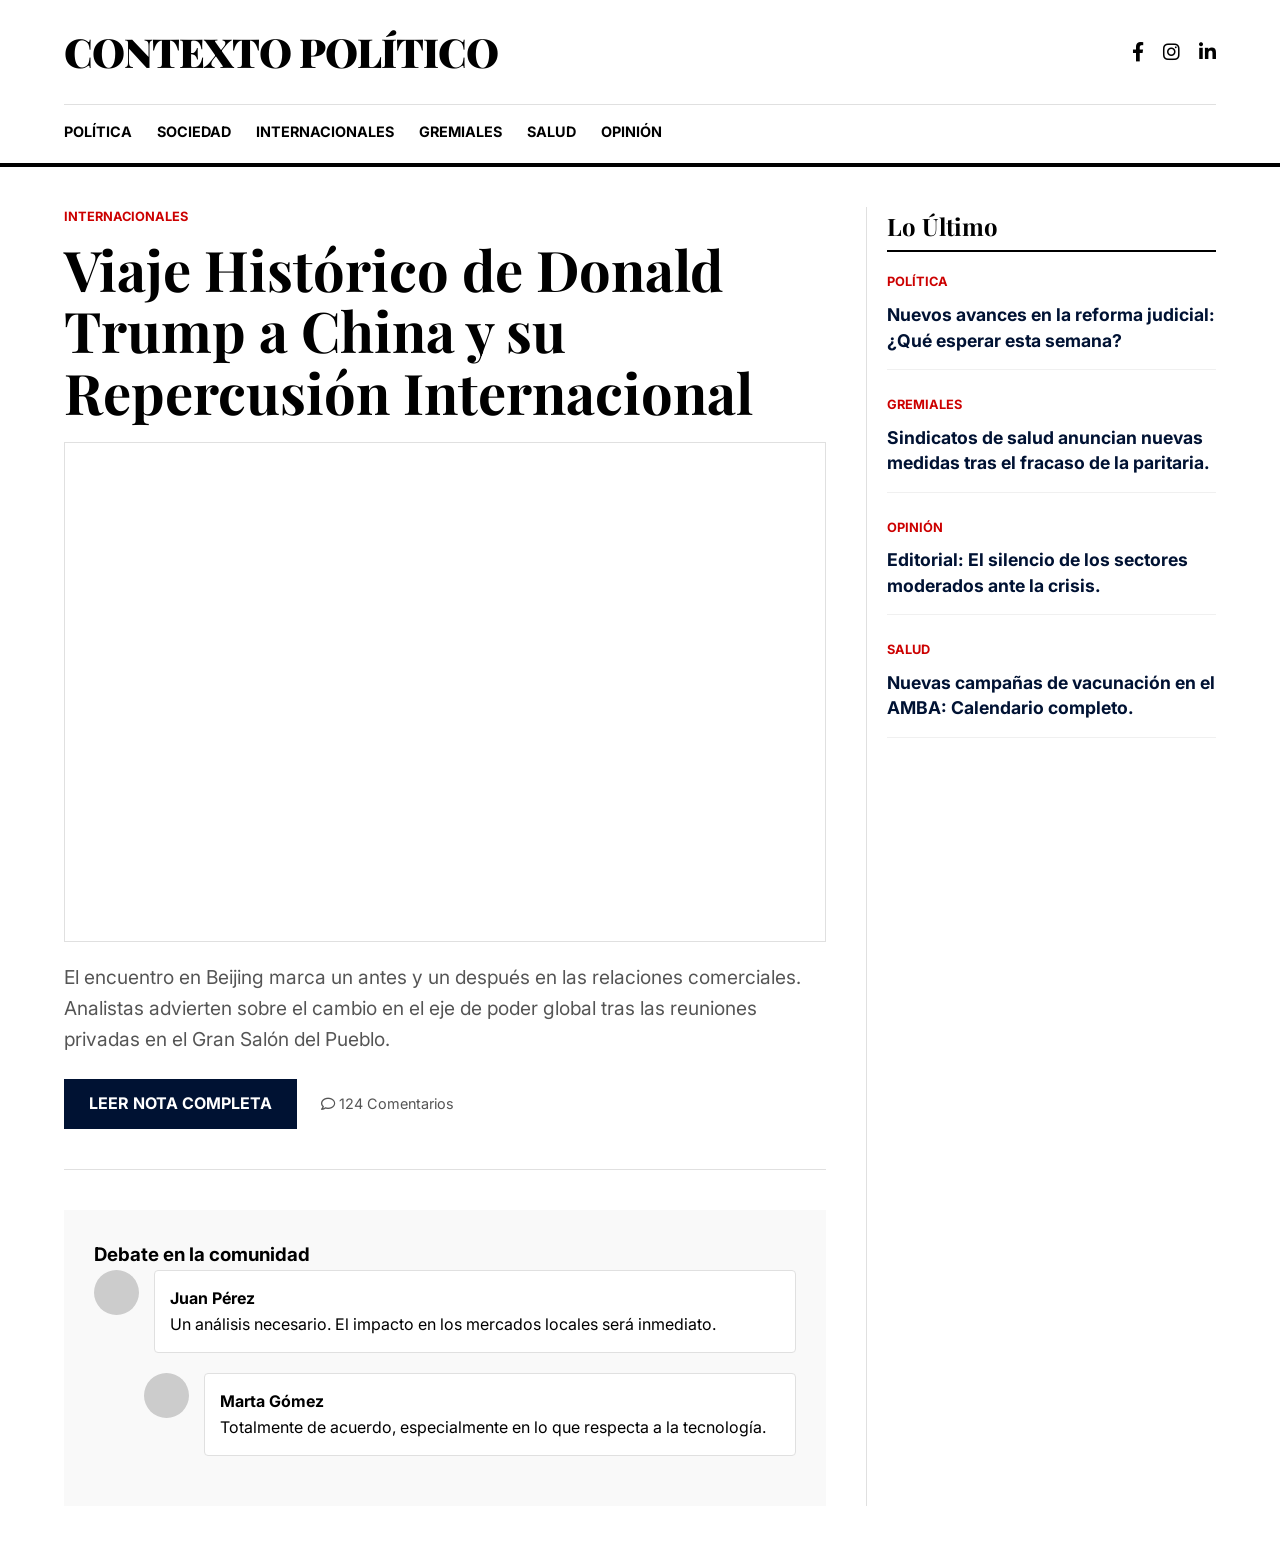
==== index.html @ d4408f85 "Add files via upload news" ====
<!DOCTYPE html>
<html lang="es">
<head>
    <meta charset="UTF-8">
    <meta name="viewport" content="width=device-width, initial-scale=1.0">
    <title>Contexto Político | Periodismo de Alta Gama</title>
    <link href="https://fonts.googleapis.com/css2?family=Playfair+Display:wght@700;900&family=Inter:wght@400;700&display=swap" rel="stylesheet">
    <link rel="stylesheet" href="https://cdnjs.cloudflare.com/ajax/libs/font-awesome/6.0.0/css/all.min.css">
    <style>
        :root {
            --blanco: #ffffff;
            --negro: #000000;
            --azul-marino: #001233;
            --rojo-alerta: #cc0000;
            --gris-linea: #e0e0e0;
            --gris-texto: #555555;
        }

        * {
            box-sizing: border-box;
            margin: 0;
            padding: 0;
        }

        body {
            font-family: 'Inter', sans-serif;
            background-color: var(--blanco);
            color: var(--negro);
            line-height: 1.6;
        }

        /* --- HEADER --- */
        header {
            border-bottom: 4px solid var(--negro);
            padding: 20px 5%;
        }

        .top-bar {
            display: flex;
            justify-content: space-between;
            align-items: center;
            margin-bottom: 20px;
        }

        .logo {
            font-family: 'Playfair Display', serif;
            font-size: 2.5rem;
            font-weight: 900;
            text-transform: uppercase;
            letter-spacing: -1px;
        }

        .social-icons a {
            color: var(--negro);
            margin-left: 15px;
            font-size: 1.2rem;
            text-decoration: none;
            transition: color 0.3s;
        }

        .social-icons a:hover { color: var(--rojo-alerta); }

        nav {
            display: flex;
            gap: 25px;
            border-top: 1px solid var(--gris-linea);
            padding-top: 15px;
        }

        nav a {
            text-decoration: none;
            color: var(--negro);
            font-weight: 700;
            font-size: 0.9rem;
            text-transform: uppercase;
        }

        nav a:hover { color: var(--rojo-alerta); }

        /* --- LAYOUT --- */
        .container {
            display: grid;
            grid-template-columns: 1fr 350px;
            gap: 40px;
            max-width: 1400px;
            margin: 40px auto;
            padding: 0 5%;
        }

        /* --- NOTA CENTRAL --- */
        .hero-section {
            border-bottom: 1px solid var(--gris-linea);
            padding-bottom: 40px;
        }

        .category-tag {
            color: var(--rojo-alerta);
            font-weight: 700;
            text-transform: uppercase;
            font-size: 0.8rem;
            margin-bottom: 10px;
            display: block;
        }

        .hero-title {
            font-family: 'Playfair Display', serif;
            font-size: 3.5rem;
            line-height: 1.1;
            margin-bottom: 20px;
        }

        .hero-image {
            width: 100%;
            height: 500px;
            background: url('https://images.unsplash.com/photo-1520990058223-9366e6c8676d?q=80&w=2070&auto=format&fit=crop') center/cover;
            margin-bottom: 20px;
            border: 1px solid var(--gris-linea);
        }

        .hero-excerpt {
            font-size: 1.2rem;
            color: var(--gris-texto);
            margin-bottom: 25px;
        }

        .cta-button {
            background-color: var(--azul-marino);
            color: white;
            padding: 12px 25px;
            text-decoration: none;
            font-weight: 700;
            display: inline-block;
            transition: opacity 0.3s;
        }

        .cta-button:hover { opacity: 0.9; }

        .comment-count {
            margin-left: 20px;
            color: var(--gris-texto);
            font-size: 0.9rem;
        }

        /* --- COLUMNA DERECHA --- */
        .sidebar {
            border-left: 1px solid var(--gris-linea);
            padding-left: 20px;
        }

        .sidebar-title {
            font-family: 'Playfair Display', serif;
            border-bottom: 2px solid var(--negro);
            margin-bottom: 20px;
            padding-bottom: 5px;
        }

        .sidebar-item {
            margin-bottom: 25px;
            padding-bottom: 15px;
            border-bottom: 1px solid #f0f0f0;
        }

        .sidebar-item a {
            color: var(--azul-marino);
            font-weight: 700;
            text-decoration: none;
            font-size: 1.1rem;
            line-height: 1.3;
        }

        .sidebar-item a:hover { text-decoration: underline; }

        /* --- COMENTARIOS --- */
        .comments-section {
            margin-top: 40px;
            background: #f9f9f9;
            padding: 30px;
        }

        .comment-item {
            display: flex;
            gap: 15px;
            margin-bottom: 20px;
        }

        .avatar {
            width: 45px;
            height: 45px;
            border-radius: 50%;
            background: #ccc;
        }

        .comment-body {
            background: white;
            padding: 15px;
            border-radius: 4px;
            border: 1px solid var(--gris-linea);
            flex: 1;
        }

        @media (max-width: 1024px) {
            .container { grid-template-columns: 1fr; }
            .sidebar { border-left: none; padding-left: 0; }
        }
    </style>
</head>
<body>

<header>
    <div class="top-bar">
        <div class="logo">Contexto Político</div>
        <div class="social-icons">
            <a href="#"><i class="fab fa-x-twitter"></i></a>
            <a href="#"><i class="fab fa-facebook-f"></i></a>
            <a href="#"><i class="fab fa-instagram"></i></a>
            <a href="#"><i class="fab fa-linkedin-in"></i></a>
        </div>
    </div>
    <nav>
        <a href="#">Política</a>
        <a href="#">Sociedad</a>
        <a href="#">Internacionales</a>
        <a href="#">Gremiales</a>
        <a href="#">Salud</a>
        <a href="#">Opinión</a>
    </nav>
</header>

<div class="container">
    <!-- NOTA PRINCIPAL -->
    <main>
        <article class="hero-section">
            <span class="category-tag">Internacionales</span>
            <h1 class="hero-title">Viaje Histórico de Donald Trump a China y su Repercusión Internacional</h1>
            <div class="hero-image"></div>
            <p class="hero-excerpt">
                El encuentro en Beijing marca un antes y un después en las relaciones comerciales. Analistas advierten sobre el cambio en el eje de poder global tras las reuniones privadas en el Gran Salón del Pueblo.
            </p>
            <a href="https://noticias-externas.com/trump-china" class="cta-button" target="_blank">LEER NOTA COMPLETA</a>
            <span class="comment-count"><i class="far fa-comment"></i> 124 Comentarios</span>
        </article>

        <!-- SECCIÓN DE COMENTARIOS MOCKUP -->
        <section class="comments-section">
            <h3>Debate en la comunidad</h3>
            <div class="comment-item">
                <div class="avatar" style="background-image: url('https://i.pravatar.cc/100?u=1'); background-size: cover;"></div>
                <div class="comment-body">
                    <strong>Juan Pérez</strong>
                    <p>Un análisis necesario. El impacto en los mercados locales será inmediato.</p>
                </div>
            </div>
            <div class="comment-item" style="margin-left: 50px;">
                <div class="avatar" style="background-image: url('https://i.pravatar.cc/100?u=2'); background-size: cover;"></div>
                <div class="comment-body">
                    <strong>Marta Gómez</strong>
                    <p>Totalmente de acuerdo, especialmente en lo que respecta a la tecnología.</p>
                </div>
            </div>
        </section>
    </main>

    <!-- COLUMNA DERECHA -->
    <aside class="sidebar">
        <h2 class="sidebar-title">Lo Último</h2>
        
        <div class="sidebar-item">
            <span class="category-tag">Política</span>
            <a href="https://otra-pagina.com/reforma" target="_blank">Nuevos avances en la reforma judicial: ¿Qué esperar esta semana?</a>
        </div>

        <div class="sidebar-item">
            <span class="category-tag">Gremiales</span>
            <a href="https://otra-pagina.com/paritarias" target="_blank">Sindicatos de salud anuncian nuevas medidas tras el fracaso de la paritaria.</a>
        </div>

        <div class="sidebar-item">
            <span class="category-tag">Opinión</span>
            <a href="https://otra-pagina.com/editorial" target="_blank">Editorial: El silencio de los sectores moderados ante la crisis.</a>
        </div>

        <div class="sidebar-item">
            <span class="category-tag">Salud</span>
            <a href="https://otra-pagina.com/vacunas" target="_blank">Nuevas campañas de vacunación en el AMBA: Calendario completo.</a>
        </div>
    </aside>
</div>

</body>
</html>
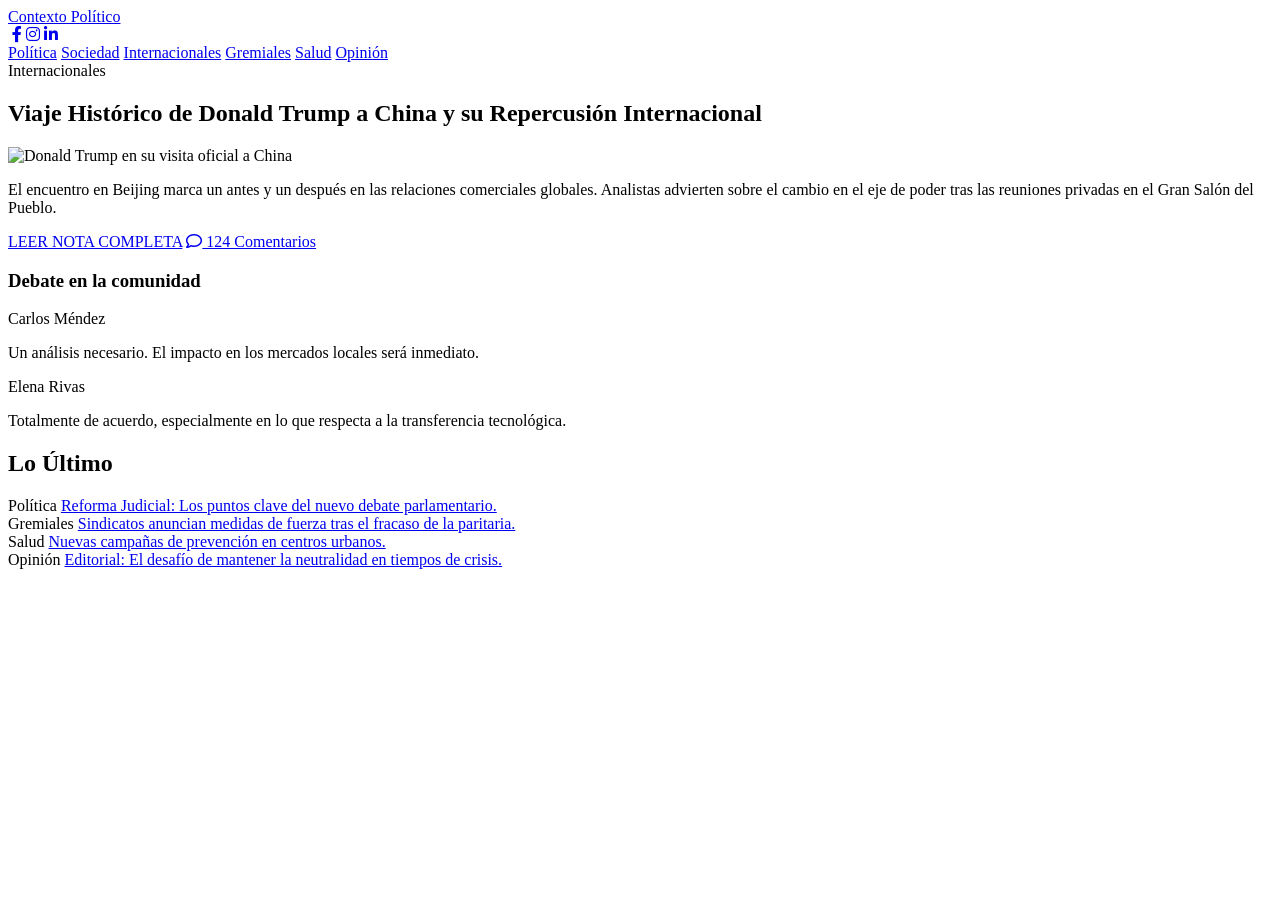
==== commit 9626d10e: "Add files via upload new" ====
--- a/index.html
+++ b/index.html
@@ -1,215 +1,20 @@
-
 <!DOCTYPE html>
 <html lang="es">
 <head>
     <meta charset="UTF-8">
     <meta name="viewport" content="width=device-width, initial-scale=1.0">
-    <title>Contexto Político | Periodismo de Alta Gama</title>
+    <title>Contexto Político | Noticias de Alta Gama</title>
+    <!-- Fuentes de Google -->
     <link href="https://fonts.googleapis.com/css2?family=Playfair+Display:wght@700;900&family=Inter:wght@400;700&display=swap" rel="stylesheet">
+    <!-- Iconos -->
     <link rel="stylesheet" href="https://cdnjs.cloudflare.com/ajax/libs/font-awesome/6.0.0/css/all.min.css">
-    <style>
-        :root {
-            --blanco: #ffffff;
-            --negro: #000000;
-            --azul-marino: #001233;
-            --rojo-alerta: #cc0000;
-            --gris-linea: #e0e0e0;
-            --gris-texto: #555555;
-        }
-
-        * {
-            box-sizing: border-box;
-            margin: 0;
-            padding: 0;
-        }
-
-        body {
-            font-family: 'Inter', sans-serif;
-            background-color: var(--blanco);
-            color: var(--negro);
-            line-height: 1.6;
-        }
-
-        /* --- HEADER --- */
-        header {
-            border-bottom: 4px solid var(--negro);
-            padding: 20px 5%;
-        }
-
-        .top-bar {
-            display: flex;
-            justify-content: space-between;
-            align-items: center;
-            margin-bottom: 20px;
-        }
-
-        .logo {
-            font-family: 'Playfair Display', serif;
-            font-size: 2.5rem;
-            font-weight: 900;
-            text-transform: uppercase;
-            letter-spacing: -1px;
-        }
-
-        .social-icons a {
-            color: var(--negro);
-            margin-left: 15px;
-            font-size: 1.2rem;
-            text-decoration: none;
-            transition: color 0.3s;
-        }
-
-        .social-icons a:hover { color: var(--rojo-alerta); }
-
-        nav {
-            display: flex;
-            gap: 25px;
-            border-top: 1px solid var(--gris-linea);
-            padding-top: 15px;
-        }
-
-        nav a {
-            text-decoration: none;
-            color: var(--negro);
-            font-weight: 700;
-            font-size: 0.9rem;
-            text-transform: uppercase;
-        }
-
-        nav a:hover { color: var(--rojo-alerta); }
-
-        /* --- LAYOUT --- */
-        .container {
-            display: grid;
-            grid-template-columns: 1fr 350px;
-            gap: 40px;
-            max-width: 1400px;
-            margin: 40px auto;
-            padding: 0 5%;
-        }
-
-        /* --- NOTA CENTRAL --- */
-        .hero-section {
-            border-bottom: 1px solid var(--gris-linea);
-            padding-bottom: 40px;
-        }
-
-        .category-tag {
-            color: var(--rojo-alerta);
-            font-weight: 700;
-            text-transform: uppercase;
-            font-size: 0.8rem;
-            margin-bottom: 10px;
-            display: block;
-        }
-
-        .hero-title {
-            font-family: 'Playfair Display', serif;
-            font-size: 3.5rem;
-            line-height: 1.1;
-            margin-bottom: 20px;
-        }
-
-        .hero-image {
-            width: 100%;
-            height: 500px;
-            background: url('https://images.unsplash.com/photo-1520990058223-9366e6c8676d?q=80&w=2070&auto=format&fit=crop') center/cover;
-            margin-bottom: 20px;
-            border: 1px solid var(--gris-linea);
-        }
-
-        .hero-excerpt {
-            font-size: 1.2rem;
-            color: var(--gris-texto);
-            margin-bottom: 25px;
-        }
-
-        .cta-button {
-            background-color: var(--azul-marino);
-            color: white;
-            padding: 12px 25px;
-            text-decoration: none;
-            font-weight: 700;
-            display: inline-block;
-            transition: opacity 0.3s;
-        }
-
-        .cta-button:hover { opacity: 0.9; }
-
-        .comment-count {
-            margin-left: 20px;
-            color: var(--gris-texto);
-            font-size: 0.9rem;
-        }
-
-        /* --- COLUMNA DERECHA --- */
-        .sidebar {
-            border-left: 1px solid var(--gris-linea);
-            padding-left: 20px;
-        }
-
-        .sidebar-title {
-            font-family: 'Playfair Display', serif;
-            border-bottom: 2px solid var(--negro);
-            margin-bottom: 20px;
-            padding-bottom: 5px;
-        }
-
-        .sidebar-item {
-            margin-bottom: 25px;
-            padding-bottom: 15px;
-            border-bottom: 1px solid #f0f0f0;
-        }
-
-        .sidebar-item a {
-            color: var(--azul-marino);
-            font-weight: 700;
-            text-decoration: none;
-            font-size: 1.1rem;
-            line-height: 1.3;
-        }
-
-        .sidebar-item a:hover { text-decoration: underline; }
-
-        /* --- COMENTARIOS --- */
-        .comments-section {
-            margin-top: 40px;
-            background: #f9f9f9;
-            padding: 30px;
-        }
-
-        .comment-item {
-            display: flex;
-            gap: 15px;
-            margin-bottom: 20px;
-        }
-
-        .avatar {
-            width: 45px;
-            height: 45px;
-            border-radius: 50%;
-            background: #ccc;
-        }
-
-        .comment-body {
-            background: white;
-            padding: 15px;
-            border-radius: 4px;
-            border: 1px solid var(--gris-linea);
-            flex: 1;
-        }
-
-        @media (max-width: 1024px) {
-            .container { grid-template-columns: 1fr; }
-            .sidebar { border-left: none; padding-left: 0; }
-        }
-    </style>
+    <link rel="stylesheet" href="styles.css">
 </head>
 <body>
 
 <header>
     <div class="top-bar">
-        <div class="logo">Contexto Político</div>
+        <a href="#" class="logo">Contexto Político</a>
         <div class="social-icons">
             <a href="#"><i class="fab fa-x-twitter"></i></a>
             <a href="#"><i class="fab fa-facebook-f"></i></a>
@@ -228,61 +33,73 @@
 </header>
 
 <div class="container">
-    <!-- NOTA PRINCIPAL -->
+    <!-- COLUMNA PRINCIPAL -->
     <main>
         <article class="hero-section">
             <span class="category-tag">Internacionales</span>
             <h1 class="hero-title">Viaje Histórico de Donald Trump a China y su Repercusión Internacional</h1>
-            <div class="hero-image"></div>
+            
+            <!-- IMAGEN DE TRUMP ACTUALIZADA -->
+            <div class="hero-image-container">
+                <img src="https://cdn.abcotvs.com/dip/images/19099924_AP26134227198417.jpg" alt="Donald Trump en su visita oficial a China">
+            </div>
+
             <p class="hero-excerpt">
-                El encuentro en Beijing marca un antes y un después en las relaciones comerciales. Analistas advierten sobre el cambio en el eje de poder global tras las reuniones privadas en el Gran Salón del Pueblo.
+                El encuentro en Beijing marca un antes y un después en las relaciones comerciales globales. Analistas advierten sobre el cambio en el eje de poder tras las reuniones privadas en el Gran Salón del Pueblo.
             </p>
-            <a href="https://noticias-externas.com/trump-china" class="cta-button" target="_blank">LEER NOTA COMPLETA</a>
-            <span class="comment-count"><i class="far fa-comment"></i> 124 Comentarios</span>
+            
+            <div class="action-bar">
+                <a href="https://noticias-externas.com/trump-china" class="cta-button" target="_blank">LEER NOTA COMPLETA</a>
+                <a href="#comments" class="comment-link"><i class="far fa-comment"></i> 124 Comentarios</a>
+            </div>
         </article>
 
-        <!-- SECCIÓN DE COMENTARIOS MOCKUP -->
-        <section class="comments-section">
-            <h3>Debate en la comunidad</h3>
-            <div class="comment-item">
+        <!-- SISTEMA DE COMENTARIOS -->
+        <section id="comments" class="comments-container">
+            <h3 class="comments-title">Debate en la comunidad</h3>
+            
+            <div class="comment-block">
                 <div class="avatar" style="background-image: url('https://i.pravatar.cc/100?u=1'); background-size: cover;"></div>
-                <div class="comment-body">
-                    <strong>Juan Pérez</strong>
-                    <p>Un análisis necesario. El impacto en los mercados locales será inmediato.</p>
+                <div class="comment-content">
+                    <span class="comment-user">Carlos Méndez</span>
+                    <p class="comment-text">Un análisis necesario. El impacto en los mercados locales será inmediato.</p>
                 </div>
             </div>
-            <div class="comment-item" style="margin-left: 50px;">
-                <div class="avatar" style="background-image: url('https://i.pravatar.cc/100?u=2'); background-size: cover;"></div>
-                <div class="comment-body">
-                    <strong>Marta Gómez</strong>
-                    <p>Totalmente de acuerdo, especialmente en lo que respecta a la tecnología.</p>
+
+            <div class="comment-reply">
+                <div class="comment-block">
+                    <div class="avatar" style="background-image: url('https://i.pravatar.cc/100?u=2'); background-size: cover;"></div>
+                    <div class="comment-content">
+                        <span class="comment-user">Elena Rivas</span>
+                        <p class="comment-text">Totalmente de acuerdo, especialmente en lo que respecta a la transferencia tecnológica.</p>
+                    </div>
                 </div>
             </div>
         </section>
     </main>
 
-    <!-- COLUMNA DERECHA -->
+    <!-- COLUMNA DERECHA (SIDEBAR) -->
     <aside class="sidebar">
-        <h2 class="sidebar-title">Lo Último</h2>
+        <h2 class="sidebar-heading">Lo Último</h2>
         
         <div class="sidebar-item">
             <span class="category-tag">Política</span>
-            <a href="https://otra-pagina.com/reforma" target="_blank">Nuevos avances en la reforma judicial: ¿Qué esperar esta semana?</a>
+            <a href="https://ejemplo.com/reforma" target="_blank">Reforma Judicial: Los puntos clave del nuevo debate parlamentario.</a>
         </div>
 
         <div class="sidebar-item">
             <span class="category-tag">Gremiales</span>
-            <a href="https://otra-pagina.com/paritarias" target="_blank">Sindicatos de salud anuncian nuevas medidas tras el fracaso de la paritaria.</a>
+            <a href="https://ejemplo.com/salud" target="_blank">Sindicatos anuncian medidas de fuerza tras el fracaso de la paritaria.</a>
+        </div>
+
+        <div class="sidebar-item">
+            <span class="category-tag">Salud</span>
+            <a href="https://ejemplo.com/vacunas" target="_blank">Nuevas campañas de prevención en centros urbanos.</a>
         </div>
 
         <div class="sidebar-item">
             <span class="category-tag">Opinión</span>
-            <a href="https://otra-pagina.com/editorial" target="_blank">Editorial: El silencio de los sectores moderados ante la crisis.</a>
-        </div>
-
-        <div class="sidebar-item">
-            <span class="category-tag">Salud</span>
-            <a href="https://otra-pagina.com/vacunas" target="_blank">Nuevas campañas de vacunación en el AMBA: Calendario completo.</a>
+            <a href="https://ejemplo.com/editorial" target="_blank">Editorial: El desafío de mantener la neutralidad en tiempos de crisis.</a>
         </div>
     </aside>
 </div>
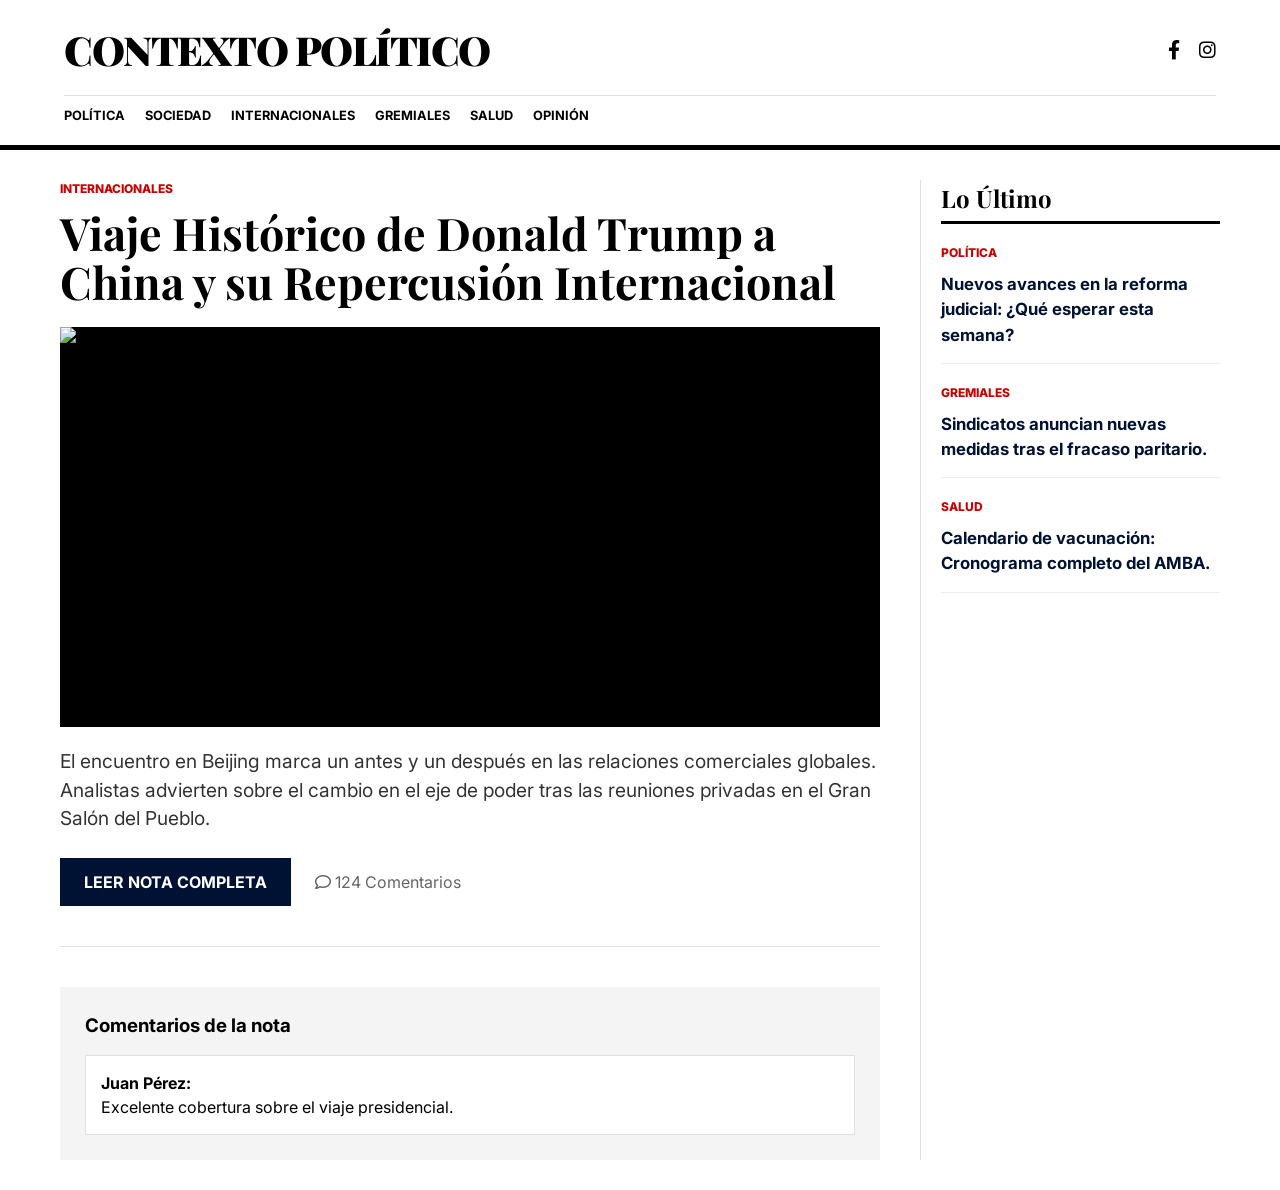
==== commit 2bb3078f: "Add files via upload news" ====
--- a/index.html
+++ b/index.html
@@ -3,26 +3,204 @@
 <head>
     <meta charset="UTF-8">
     <meta name="viewport" content="width=device-width, initial-scale=1.0">
-    <title>Contexto Político | Noticias de Alta Gama</title>
-    <!-- Fuentes de Google -->
+    <title>Contexto Político | Estilo Politico</title>
+    <!-- Fuentes e Iconos -->
     <link href="https://fonts.googleapis.com/css2?family=Playfair+Display:wght@700;900&family=Inter:wght@400;700&display=swap" rel="stylesheet">
-    <!-- Iconos -->
     <link rel="stylesheet" href="https://cdnjs.cloudflare.com/ajax/libs/font-awesome/6.0.0/css/all.min.css">
-    <link rel="stylesheet" href="styles.css">
+
+    <style>
+        /* ESTILOS INTEGRADOS PARA EVITAR ERRORES DE CONFIGURACIÓN */
+        :root {
+            --black: #000000;
+            --white: #ffffff;
+            --navy: #001233;
+            --red: #cc0000;
+            --border: #e0e0e0;
+            --gray-bg: #f4f4f4;
+        }
+
+        * { box-sizing: border-box; margin: 0; padding: 0; }
+
+        body { 
+            font-family: 'Inter', sans-serif; 
+            background: var(--white); 
+            color: var(--black);
+            line-height: 1.5;
+        }
+
+        /* HEADER ESTILO POLITICO.COM */
+        .header {
+            border-bottom: 5px solid var(--black);
+            padding: 20px 5%;
+            text-align: left;
+        }
+
+        .header-top {
+            display: flex;
+            justify-content: space-between;
+            align-items: center;
+            margin-bottom: 15px;
+        }
+
+        .logo {
+            font-family: 'Playfair Display', serif;
+            font-size: 2.5rem;
+            font-weight: 900;
+            text-transform: uppercase;
+            letter-spacing: -1.5px;
+        }
+
+        .social-icons a {
+            color: var(--black);
+            margin-left: 15px;
+            font-size: 1.2rem;
+            text-decoration: none;
+        }
+
+        .nav-bar {
+            border-top: 1px solid var(--border);
+            padding-top: 10px;
+            display: flex;
+            gap: 20px;
+            overflow-x: auto;
+        }
+
+        .nav-bar a {
+            text-decoration: none;
+            color: var(--black);
+            font-weight: 700;
+            font-size: 0.8rem;
+            text-transform: uppercase;
+            white-space: nowrap;
+        }
+
+        /* CONTENEDOR PRINCIPAL - 2 COLUMNAS */
+        .container {
+            max-width: 1200px;
+            margin: 30px auto;
+            padding: 0 20px;
+            display: grid;
+            grid-template-columns: 1fr 300px; /* Columna principal y sidebar fija */
+            gap: 40px;
+        }
+
+        /* AJUSTE DE LA NOTA PRINCIPAL Y LA FOTO */
+        .main-article {
+            border-bottom: 1px solid var(--border);
+            padding-bottom: 40px;
+        }
+
+        .label {
+            color: var(--red);
+            font-weight: 800;
+            text-transform: uppercase;
+            font-size: 0.75rem;
+            margin-bottom: 10px;
+            display: block;
+        }
+
+        .main-article h1 {
+            font-family: 'Playfair Display', serif;
+            font-size: 2.8rem;
+            line-height: 1.1;
+            margin-bottom: 20px;
+        }
+
+        /* CONTROL TOTAL DE LA IMAGEN: Aquí se achica */
+        .image-box {
+            width: 100%;
+            height: 400px; /* Altura máxima controlada */
+            background: #000;
+            overflow: hidden;
+            margin-bottom: 20px;
+        }
+
+        .image-box img {
+            width: 100%;
+            height: 100%;
+            object-fit: cover; /* Recorta la foto para que encaje sin deformarse */
+            object-position: center 20%; /* Centra en las caras */
+        }
+
+        .excerpt {
+            font-size: 1.2rem;
+            color: #333;
+            margin-bottom: 25px;
+        }
+
+        .btn-link {
+            background: var(--navy);
+            color: white;
+            padding: 12px 24px;
+            text-decoration: none;
+            font-weight: 700;
+            display: inline-block;
+        }
+
+        /* SIDEBAR (DERECHA) */
+        .sidebar {
+            border-left: 1px solid var(--border);
+            padding-left: 20px;
+        }
+
+        .sidebar h2 {
+            font-family: 'Playfair Display', serif;
+            border-bottom: 3px solid var(--black);
+            margin-bottom: 20px;
+            padding-bottom: 5px;
+            font-size: 1.5rem;
+        }
+
+        .side-item {
+            margin-bottom: 20px;
+            padding-bottom: 15px;
+            border-bottom: 1px solid #eee;
+        }
+
+        .side-item a {
+            color: var(--navy);
+            text-decoration: none;
+            font-weight: 700;
+            display: block;
+            margin-top: 5px;
+            font-size: 1.05rem;
+        }
+
+        /* COMENTARIOS */
+        .comments {
+            margin-top: 40px;
+            background: var(--gray-bg);
+            padding: 25px;
+        }
+
+        .comment-card {
+            background: white;
+            padding: 15px;
+            border: 1px solid var(--border);
+            margin-top: 15px;
+        }
+
+        /* RESPONSIVO PARA MÓVILES */
+        @media (max-width: 850px) {
+            .container { grid-template-columns: 1fr; }
+            .sidebar { border-left: none; border-top: 3px solid var(--black); padding: 20px 0; }
+            .main-article h1 { font-size: 2rem; }
+            .image-box { height: 280px; }
+        }
+    </style>
 </head>
 <body>
 
-<header>
-    <div class="top-bar">
-        <a href="#" class="logo">Contexto Político</a>
+<header class="header">
+    <div class="header-top">
+        <div class="logo">Contexto Político</div>
         <div class="social-icons">
             <a href="#"><i class="fab fa-x-twitter"></i></a>
             <a href="#"><i class="fab fa-facebook-f"></i></a>
             <a href="#"><i class="fab fa-instagram"></i></a>
-            <a href="#"><i class="fab fa-linkedin-in"></i></a>
         </div>
     </div>
-    <nav>
+    <nav class="nav-bar">
         <a href="#">Política</a>
         <a href="#">Sociedad</a>
         <a href="#">Internacionales</a>
@@ -33,73 +211,52 @@
 </header>
 
 <div class="container">
-    <!-- COLUMNA PRINCIPAL -->
+    <!-- COLUMNA IZQUIERDA -->
     <main>
-        <article class="hero-section">
-            <span class="category-tag">Internacionales</span>
-            <h1 class="hero-title">Viaje Histórico de Donald Trump a China y su Repercusión Internacional</h1>
+        <article class="main-article">
+            <span class="label">Internacionales</span>
+            <h1>Viaje Histórico de Donald Trump a China y su Repercusión Internacional</h1>
             
-            <!-- IMAGEN DE TRUMP ACTUALIZADA -->
-            <div class="hero-image-container">
-                <img src="https://cdn.abcotvs.com/dip/images/19099924_AP26134227198417.jpg" alt="Donald Trump en su visita oficial a China">
+            <div class="image-box">
+                <img src="https://cdn.abcotvs.com/dip/images/19098750_051426-cc-ap-trump-xi-img.jpg" alt="Trump y Xi Jinping">
             </div>
 
-            <p class="hero-excerpt">
+            <p class="excerpt">
                 El encuentro en Beijing marca un antes y un después en las relaciones comerciales globales. Analistas advierten sobre el cambio en el eje de poder tras las reuniones privadas en el Gran Salón del Pueblo.
             </p>
             
-            <div class="action-bar">
-                <a href="https://noticias-externas.com/trump-china" class="cta-button" target="_blank">LEER NOTA COMPLETA</a>
-                <a href="#comments" class="comment-link"><i class="far fa-comment"></i> 124 Comentarios</a>
+            <div>
+                <a href="https://otra-web.com" class="btn-link" target="_blank">LEER NOTA COMPLETA</a>
+                <span style="margin-left:20px; color:#666;"><i class="far fa-comment"></i> 124 Comentarios</span>
             </div>
         </article>
 
-        <!-- SISTEMA DE COMENTARIOS -->
-        <section id="comments" class="comments-container">
-            <h3 class="comments-title">Debate en la comunidad</h3>
-            
-            <div class="comment-block">
-                <div class="avatar" style="background-image: url('https://i.pravatar.cc/100?u=1'); background-size: cover;"></div>
-                <div class="comment-content">
-                    <span class="comment-user">Carlos Méndez</span>
-                    <p class="comment-text">Un análisis necesario. El impacto en los mercados locales será inmediato.</p>
-                </div>
-            </div>
-
-            <div class="comment-reply">
-                <div class="comment-block">
-                    <div class="avatar" style="background-image: url('https://i.pravatar.cc/100?u=2'); background-size: cover;"></div>
-                    <div class="comment-content">
-                        <span class="comment-user">Elena Rivas</span>
-                        <p class="comment-text">Totalmente de acuerdo, especialmente en lo que respecta a la transferencia tecnológica.</p>
-                    </div>
-                </div>
+        <section class="comments">
+            <h3>Comentarios de la nota</h3>
+            <div class="comment-card">
+                <strong>Juan Pérez:</strong>
+                <p>Excelente cobertura sobre el viaje presidencial.</p>
             </div>
         </section>
     </main>
 
-    <!-- COLUMNA DERECHA (SIDEBAR) -->
+    <!-- COLUMNA DERECHA -->
     <aside class="sidebar">
-        <h2 class="sidebar-heading">Lo Último</h2>
+        <h2>Lo Último</h2>
         
-        <div class="sidebar-item">
-            <span class="category-tag">Política</span>
-            <a href="https://ejemplo.com/reforma" target="_blank">Reforma Judicial: Los puntos clave del nuevo debate parlamentario.</a>
-        </div>
-
-        <div class="sidebar-item">
-            <span class="category-tag">Gremiales</span>
-            <a href="https://ejemplo.com/salud" target="_blank">Sindicatos anuncian medidas de fuerza tras el fracaso de la paritaria.</a>
-        </div>
-
-        <div class="sidebar-item">
-            <span class="category-tag">Salud</span>
-            <a href="https://ejemplo.com/vacunas" target="_blank">Nuevas campañas de prevención en centros urbanos.</a>
-        </div>
-
-        <div class="sidebar-item">
-            <span class="category-tag">Opinión</span>
-            <a href="https://ejemplo.com/editorial" target="_blank">Editorial: El desafío de mantener la neutralidad en tiempos de crisis.</a>
+        <div class="side-item">
+            <span class="label">Política</span>
+            <a href="https://enlace-externo.com" target="_blank">Nuevos avances en la reforma judicial: ¿Qué esperar esta semana?</a>
+        </div>
+
+        <div class="side-item">
+            <span class="label">Gremiales</span>
+            <a href="https://enlace-externo.com" target="_blank">Sindicatos anuncian nuevas medidas tras el fracaso paritario.</a>
+        </div>
+
+        <div class="side-item">
+            <span class="label">Salud</span>
+            <a href="https://enlace-externo.com" target="_blank">Calendario de vacunación: Cronograma completo del AMBA.</a>
         </div>
     </aside>
 </div>
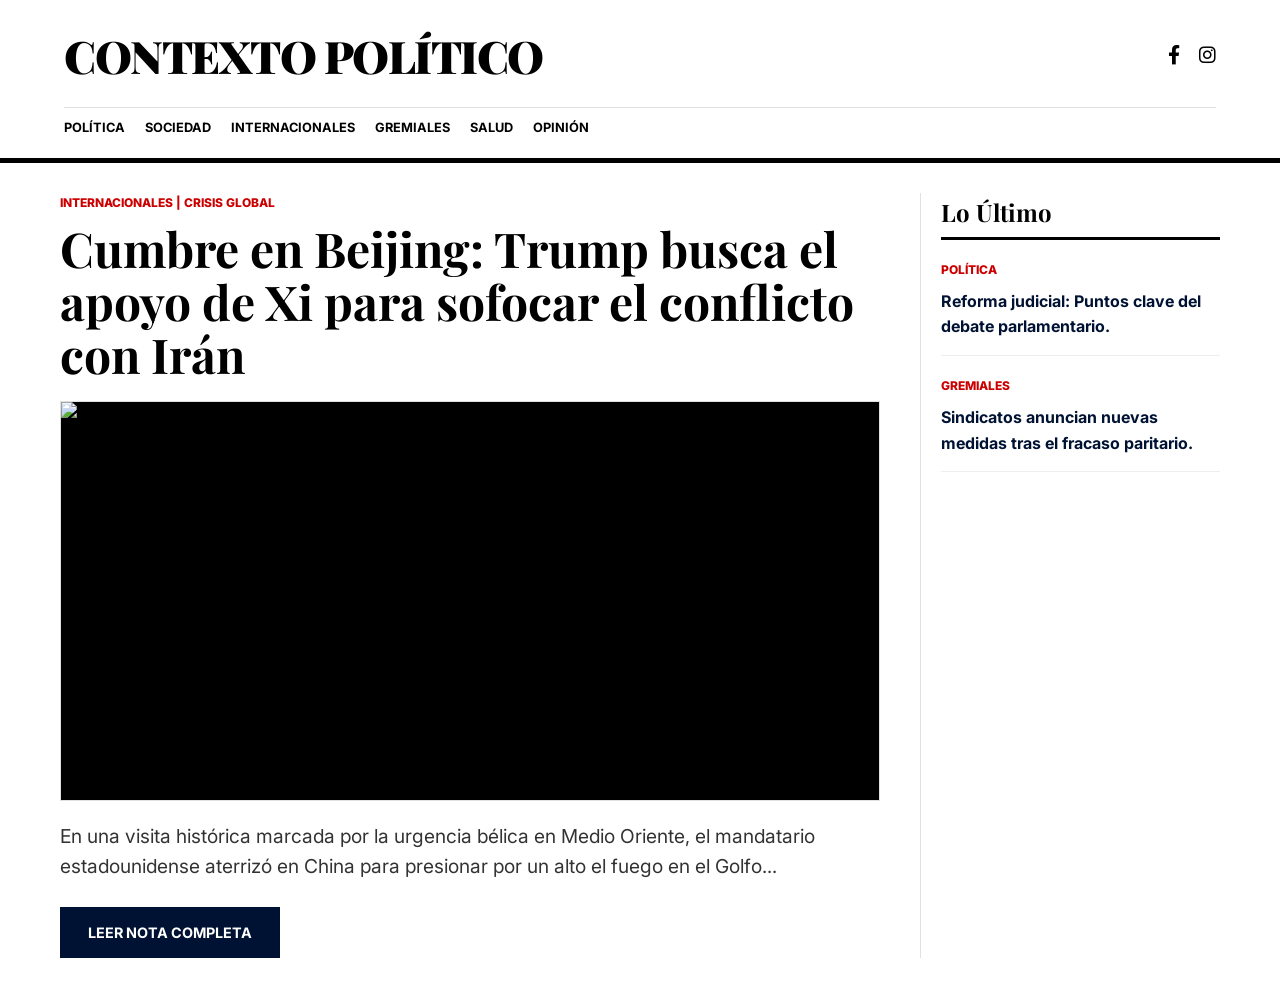
==== commit dc9c39d8: "Add files via upload news" ====
--- a/index.html
+++ b/index.html
@@ -3,260 +3,102 @@
 <head>
     <meta charset="UTF-8">
     <meta name="viewport" content="width=device-width, initial-scale=1.0">
-    <title>Contexto Político | Estilo Politico</title>
+    <title>Contexto Político | Portada</title>
     <!-- Fuentes e Iconos -->
     <link href="https://fonts.googleapis.com/css2?family=Playfair+Display:wght@700;900&family=Inter:wght@400;700&display=swap" rel="stylesheet">
     <link rel="stylesheet" href="https://cdnjs.cloudflare.com/ajax/libs/font-awesome/6.0.0/css/all.min.css">
-
     <style>
-        /* ESTILOS INTEGRADOS PARA EVITAR ERRORES DE CONFIGURACIÓN */
         :root {
             --black: #000000;
             --white: #ffffff;
             --navy: #001233;
             --red: #cc0000;
             --border: #e0e0e0;
-            --gray-bg: #f4f4f4;
         }
 
         * { box-sizing: border-box; margin: 0; padding: 0; }
 
-        body { 
-            font-family: 'Inter', sans-serif; 
-            background: var(--white); 
-            color: var(--black);
-            line-height: 1.5;
-        }
+        body { font-family: 'Inter', sans-serif; background: var(--white); color: var(--black); line-height: 1.6; }
 
-        /* HEADER ESTILO POLITICO.COM */
-        .header {
-            border-bottom: 5px solid var(--black);
-            padding: 20px 5%;
-            text-align: left;
-        }
+        /* Cabecera */
+        header { border-bottom: 5px solid var(--black); padding: 20px 5%; }
+        .header-top { display: flex; justify-content: space-between; align-items: center; margin-bottom: 15px; }
+        .logo { font-family: 'Playfair Display', serif; font-size: 2.8rem; font-weight: 900; text-transform: uppercase; letter-spacing: -1.5px; }
+        .social a { color: var(--black); margin-left: 15px; font-size: 1.2rem; }
 
-        .header-top {
-            display: flex;
-            justify-content: space-between;
-            align-items: center;
-            margin-bottom: 15px;
-        }
+        nav { display: flex; gap: 20px; border-top: 1px solid var(--border); padding-top: 10px; flex-wrap: wrap; }
+        nav a { text-decoration: none; color: var(--black); font-weight: 700; font-size: 0.8rem; text-transform: uppercase; }
 
-        .logo {
-            font-family: 'Playfair Display', serif;
-            font-size: 2.5rem;
-            font-weight: 900;
-            text-transform: uppercase;
-            letter-spacing: -1.5px;
-        }
+        /* Contenedor */
+        .container { display: grid; grid-template-columns: 1fr 300px; gap: 40px; max-width: 1200px; margin: 30px auto; padding: 0 20px; }
 
-        .social-icons a {
-            color: var(--black);
-            margin-left: 15px;
-            font-size: 1.2rem;
-            text-decoration: none;
-        }
+        /* Nota Principal */
+        .label { color: var(--red); font-weight: 800; text-transform: uppercase; font-size: 0.75rem; display: block; margin-bottom: 10px; }
+        h1 { font-family: 'Playfair Display', serif; font-size: 3rem; line-height: 1.1; margin-bottom: 20px; }
+        
+        .hero-img { width: 100%; height: 400px; overflow: hidden; margin-bottom: 20px; background: #000; border: 1px solid var(--border); }
+        .hero-img img { width: 100%; height: 100%; object-fit: cover; object-position: center 20%; }
 
-        .nav-bar {
-            border-top: 1px solid var(--border);
-            padding-top: 10px;
-            display: flex;
-            gap: 20px;
-            overflow-x: auto;
-        }
+        .excerpt { font-size: 1.2rem; color: #333; margin-bottom: 25px; }
+        .cta-button { background: var(--navy); color: white; padding: 14px 28px; text-decoration: none; font-weight: 700; display: inline-block; text-transform: uppercase; font-size: 0.9rem; }
 
-        .nav-bar a {
-            text-decoration: none;
-            color: var(--black);
-            font-weight: 700;
-            font-size: 0.8rem;
-            text-transform: uppercase;
-            white-space: nowrap;
-        }
+        /* Lateral */
+        .sidebar { border-left: 1px solid var(--border); padding-left: 20px; }
+        .sidebar h2 { font-family: 'Playfair Display', serif; border-bottom: 3px solid var(--black); margin-bottom: 20px; padding-bottom: 5px; }
+        .side-item { margin-bottom: 20px; padding-bottom: 15px; border-bottom: 1px solid #eee; }
+        .side-item a { color: var(--navy); text-decoration: none; font-weight: 700; display: block; margin-top: 5px; }
 
-        /* CONTENEDOR PRINCIPAL - 2 COLUMNAS */
-        .container {
-            max-width: 1200px;
-            margin: 30px auto;
-            padding: 0 20px;
-            display: grid;
-            grid-template-columns: 1fr 300px; /* Columna principal y sidebar fija */
-            gap: 40px;
-        }
-
-        /* AJUSTE DE LA NOTA PRINCIPAL Y LA FOTO */
-        .main-article {
-            border-bottom: 1px solid var(--border);
-            padding-bottom: 40px;
-        }
-
-        .label {
-            color: var(--red);
-            font-weight: 800;
-            text-transform: uppercase;
-            font-size: 0.75rem;
-            margin-bottom: 10px;
-            display: block;
-        }
-
-        .main-article h1 {
-            font-family: 'Playfair Display', serif;
-            font-size: 2.8rem;
-            line-height: 1.1;
-            margin-bottom: 20px;
-        }
-
-        /* CONTROL TOTAL DE LA IMAGEN: Aquí se achica */
-        .image-box {
-            width: 100%;
-            height: 400px; /* Altura máxima controlada */
-            background: #000;
-            overflow: hidden;
-            margin-bottom: 20px;
-        }
-
-        .image-box img {
-            width: 100%;
-            height: 100%;
-            object-fit: cover; /* Recorta la foto para que encaje sin deformarse */
-            object-position: center 20%; /* Centra en las caras */
-        }
-
-        .excerpt {
-            font-size: 1.2rem;
-            color: #333;
-            margin-bottom: 25px;
-        }
-
-        .btn-link {
-            background: var(--navy);
-            color: white;
-            padding: 12px 24px;
-            text-decoration: none;
-            font-weight: 700;
-            display: inline-block;
-        }
-
-        /* SIDEBAR (DERECHA) */
-        .sidebar {
-            border-left: 1px solid var(--border);
-            padding-left: 20px;
-        }
-
-        .sidebar h2 {
-            font-family: 'Playfair Display', serif;
-            border-bottom: 3px solid var(--black);
-            margin-bottom: 20px;
-            padding-bottom: 5px;
-            font-size: 1.5rem;
-        }
-
-        .side-item {
-            margin-bottom: 20px;
-            padding-bottom: 15px;
-            border-bottom: 1px solid #eee;
-        }
-
-        .side-item a {
-            color: var(--navy);
-            text-decoration: none;
-            font-weight: 700;
-            display: block;
-            margin-top: 5px;
-            font-size: 1.05rem;
-        }
-
-        /* COMENTARIOS */
-        .comments {
-            margin-top: 40px;
-            background: var(--gray-bg);
-            padding: 25px;
-        }
-
-        .comment-card {
-            background: white;
-            padding: 15px;
-            border: 1px solid var(--border);
-            margin-top: 15px;
-        }
-
-        /* RESPONSIVO PARA MÓVILES */
-        @media (max-width: 850px) {
+        @media (max-width: 900px) {
             .container { grid-template-columns: 1fr; }
             .sidebar { border-left: none; border-top: 3px solid var(--black); padding: 20px 0; }
-            .main-article h1 { font-size: 2rem; }
-            .image-box { height: 280px; }
+            h1 { font-size: 2.2rem; }
         }
     </style>
 </head>
 <body>
 
-<header class="header">
+<header>
     <div class="header-top">
         <div class="logo">Contexto Político</div>
-        <div class="social-icons">
+        <div class="social">
             <a href="#"><i class="fab fa-x-twitter"></i></a>
             <a href="#"><i class="fab fa-facebook-f"></i></a>
             <a href="#"><i class="fab fa-instagram"></i></a>
         </div>
     </div>
-    <nav class="nav-bar">
-        <a href="#">Política</a>
-        <a href="#">Sociedad</a>
-        <a href="#">Internacionales</a>
-        <a href="#">Gremiales</a>
-        <a href="#">Salud</a>
-        <a href="#">Opinión</a>
+    <nav>
+        <a href="#">Política</a><a href="#">Sociedad</a><a href="#">Internacionales</a>
+        <a href="#">Gremiales</a><a href="#">Salud</a><a href="#">Opinión</a>
     </nav>
 </header>
 
 <div class="container">
-    <!-- COLUMNA IZQUIERDA -->
     <main>
-        <article class="main-article">
-            <span class="label">Internacionales</span>
-            <h1>Viaje Histórico de Donald Trump a China y su Repercusión Internacional</h1>
+        <article>
+            <span class="label">Internacionales | Crisis Global</span>
+            <h1>Cumbre en Beijing: Trump busca el apoyo de Xi para sofocar el conflicto con Irán</h1>
             
-            <div class="image-box">
-                <img src="https://cdn.abcotvs.com/dip/images/19098750_051426-cc-ap-trump-xi-img.jpg" alt="Trump y Xi Jinping">
+            <div class="hero-img">
+                <img src="https://cdn.abcotvs.com/dip/images/19098750_051426-cc-ap-trump-xi-img.jpg" alt="Trump y Xi">
             </div>
 
             <p class="excerpt">
-                El encuentro en Beijing marca un antes y un después en las relaciones comerciales globales. Analistas advierten sobre el cambio en el eje de poder tras las reuniones privadas en el Gran Salón del Pueblo.
+                En una visita histórica marcada por la urgencia bélica en Medio Oriente, el mandatario estadounidense aterrizó en China para presionar por un alto el fuego en el Golfo...
             </p>
             
-            <div>
-                <a href="https://otra-web.com" class="btn-link" target="_blank">LEER NOTA COMPLETA</a>
-                <span style="margin-left:20px; color:#666;"><i class="far fa-comment"></i> 124 Comentarios</span>
-            </div>
+            <a href="nota-trump.html" class="cta-button" target="_blank">LEER NOTA COMPLETA</a>
         </article>
-
-        <section class="comments">
-            <h3>Comentarios de la nota</h3>
-            <div class="comment-card">
-                <strong>Juan Pérez:</strong>
-                <p>Excelente cobertura sobre el viaje presidencial.</p>
-            </div>
-        </section>
     </main>
 
-    <!-- COLUMNA DERECHA -->
     <aside class="sidebar">
         <h2>Lo Último</h2>
-        
         <div class="side-item">
             <span class="label">Política</span>
-            <a href="https://enlace-externo.com" target="_blank">Nuevos avances en la reforma judicial: ¿Qué esperar esta semana?</a>
+            <a href="#">Reforma judicial: Puntos clave del debate parlamentario.</a>
         </div>
-
         <div class="side-item">
             <span class="label">Gremiales</span>
-            <a href="https://enlace-externo.com" target="_blank">Sindicatos anuncian nuevas medidas tras el fracaso paritario.</a>
-        </div>
-
-        <div class="side-item">
-            <span class="label">Salud</span>
-            <a href="https://enlace-externo.com" target="_blank">Calendario de vacunación: Cronograma completo del AMBA.</a>
+            <a href="#">Sindicatos anuncian nuevas medidas tras el fracaso paritario.</a>
         </div>
     </aside>
 </div>
